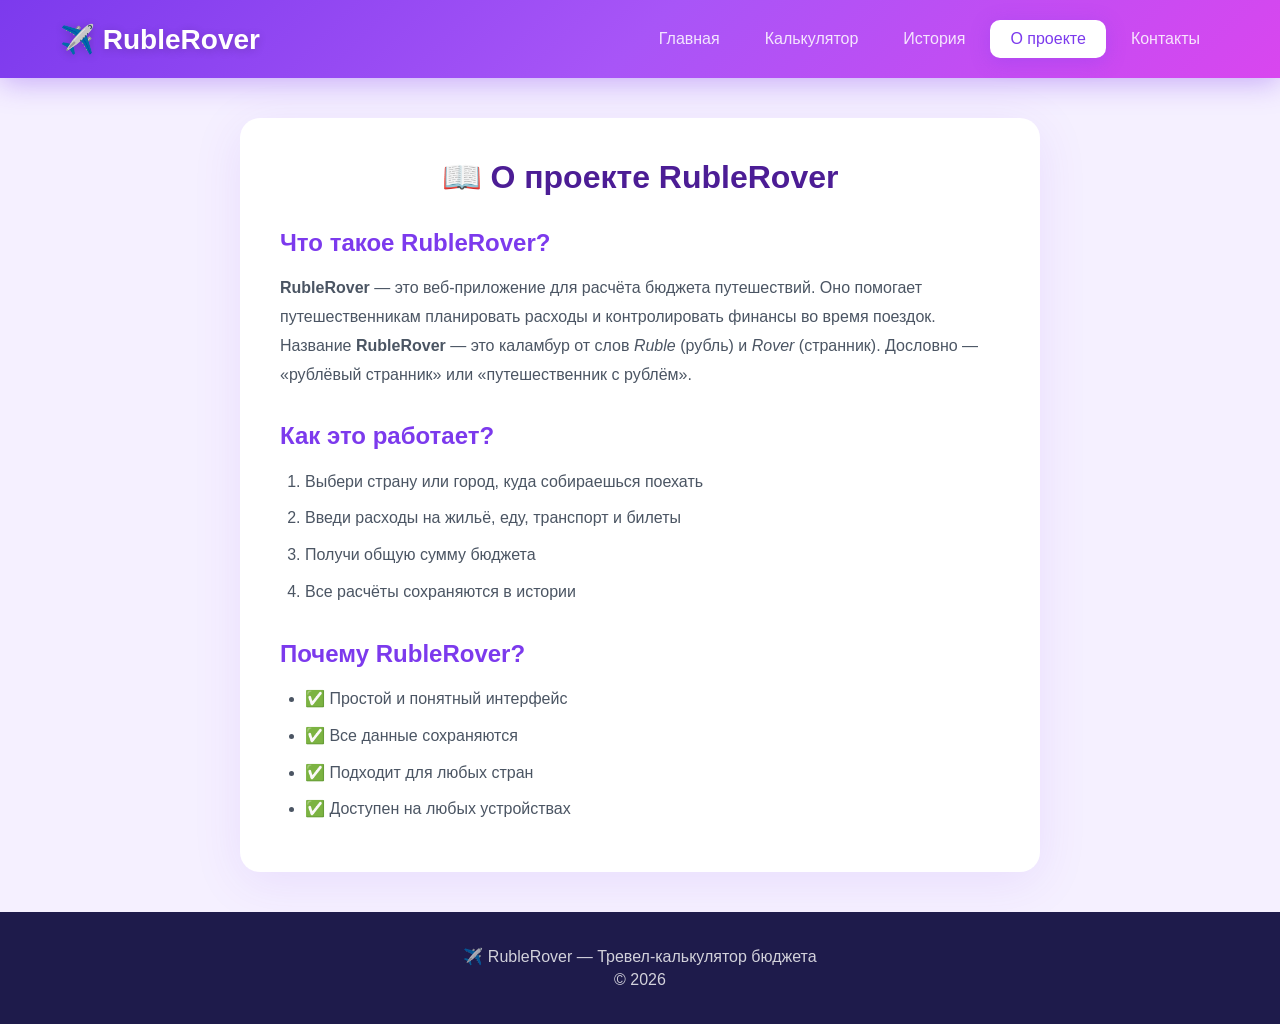
==== about.html @ 364b8bd5 "Add files via upload" ====
<!DOCTYPE html>
<html lang="ru">
<head>
    <meta charset="UTF-8">
    <meta name="viewport" content="width=device-width, initial-scale=1.0">
    <title>RubleRover | О проекте</title>
    <link rel="stylesheet" href="style.css">
</head>
<body>

    <header>
        <div class="header-content">
            <div class="logo">
                <h1>✈️ RubleRover</h1>
            </div>
            <nav>
                <a href="index.html">Главная</a>
                <a href="calculator.html">Калькулятор</a>
                <a href="history.html">История</a>
                <a href="about.html" class="active">О проекте</a>
                <a href="contacts.html">Контакты</a>
            </nav>
        </div>
    </header>

    <div class="container">
        <h1>📖 О проекте RubleRover</h1>

        <div class="about-content">
            <h2>Что такое RubleRover?</h2>
            <p>
                <strong>RubleRover</strong> — это веб-приложение для расчёта бюджета путешествий. 
                Оно помогает путешественникам планировать расходы и контролировать финансы во время поездок.
            </p>
            <p>
                Название <strong>RubleRover</strong> — это каламбур от слов <em>Ruble</em> (рубль) и <em>Rover</em> (странник). 
                Дословно — «рублёвый странник» или «путешественник с рублём».
            </p>

            <h2>Как это работает?</h2>
            <ol>
                <li>Выбери страну или город, куда собираешься поехать</li>
                <li>Введи расходы на жильё, еду, транспорт и билеты</li>
                <li>Получи общую сумму бюджета</li>
                <li>Все расчёты сохраняются в истории</li>
            </ol>

            <h2>Почему RubleRover?</h2>
            <ul>
                <li>✅ Простой и понятный интерфейс</li>
                <li>✅ Все данные сохраняются</li>
                <li>✅ Подходит для любых стран</li>
                <li>✅ Доступен на любых устройствах</li>
            </ul>
        </div>
    </div>

    <footer>
        <div class="footer-content">
            <p>✈️ RubleRover — Тревел-калькулятор бюджета</p>
            <p>© 2026</p>
        </div>
    </footer>

</body>
</html>
---- style.css ----
/* ===== ОБЩИЕ СТИЛИ ===== */
* {
    margin: 0;
    padding: 0;
    box-sizing: border-box;
}

body {
    font-family: 'Segoe UI', Arial, sans-serif;
    background: #f5f0ff;
    min-height: 100vh;
    display: flex;
    flex-direction: column;
}

/* ===== ШАПКА ===== */
header {
    background: linear-gradient(135deg, #7c3aed 0%, #a855f7 50%, #d946ef 100%);
    padding: 20px 0;
    box-shadow: 0 4px 30px rgba(124, 58, 237, 0.4);
    position: sticky;
    top: 0;
    z-index: 100;
}

.header-content {
    max-width: 1200px;
    margin: 0 auto;
    padding: 0 20px;
    display: flex;
    justify-content: space-between;
    align-items: center;
    flex-wrap: wrap;
}

.logo h1 {
    color: white;
    font-size: 28px;
    text-shadow: 0 2px 10px rgba(0, 0, 0, 0.2);
}

nav {
    display: flex;
    gap: 5px;
    flex-wrap: wrap;
}

nav a {
    color: rgba(255, 255, 255, 0.85);
    text-decoration: none;
    padding: 10px 20px;
    border-radius: 10px;
    transition: all 0.3s;
    font-weight: 500;
}

nav a:hover {
    background: rgba(255, 255, 255, 0.25);
    color: white;
    transform: translateY(-2px);
    box-shadow: 0 4px 15px rgba(255, 255, 255, 0.15);
}

nav a.active {
    background: white;
    color: #7c3aed;
    box-shadow: 0 4px 20px rgba(124, 58, 237, 0.3);
}

/* ===== БАННЕР ===== */
.banner {
    background: linear-gradient(135deg, #7c3aed 0%, #a855f7 50%, #d946ef 100%);
    padding: 80px 20px;
    text-align: center;
    color: white;
}

.banner-content {
    max-width: 800px;
    margin: 0 auto;
}

.banner h1 {
    font-size: 48px;
    margin-bottom: 20px;
    text-shadow: 0 4px 20px rgba(0, 0, 0, 0.2);
}

.banner p {
    font-size: 20px;
    margin-bottom: 30px;
    opacity: 0.95;
}

.btn-primary {
    background: white;
    color: #7c3aed;
    padding: 15px 40px;
    border-radius: 50px;
    text-decoration: none;
    font-size: 18px;
    font-weight: bold;
    transition: all 0.3s;
    display: inline-block;
    box-shadow: 0 4px 20px rgba(124, 58, 237, 0.3);
}

.btn-primary:hover {
    transform: scale(1.05);
    box-shadow: 0 10px 40px rgba(124, 58, 237, 0.5);
}

/* ===== ПРЕИМУЩЕСТВА ===== */
.features {
    max-width: 1200px;
    margin: 60px auto;
    padding: 0 20px;
}

.features h2 {
    text-align: center;
    font-size: 32px;
    color: #4c1d95;
    margin-bottom: 40px;
}

.features-grid {
    display: grid;
    grid-template-columns: repeat(3, 1fr);
    gap: 30px;
}

.feature-card {
    background: white;
    padding: 30px;
    border-radius: 20px;
    text-align: center;
    box-shadow: 0 5px 25px rgba(124, 58, 237, 0.1);
    transition: all 0.3s;
    border: 2px solid transparent;
}

.feature-card:hover {
    transform: translateY(-10px);
    box-shadow: 0 20px 50px rgba(124, 58, 237, 0.2);
    border-color: #a855f7;
}

.feature-card .icon {
    font-size: 48px;
    margin-bottom: 15px;
}

.feature-card h3 {
    font-size: 20px;
    color: #4c1d95;
    margin-bottom: 10px;
}

.feature-card p {
    color: #6b7280;
    line-height: 1.6;
}

/* ===== СТРАНЫ ===== */
.popular-countries {
    max-width: 1200px;
    margin: 0 auto 60px;
    padding: 0 20px;
}

.popular-countries h2 {
    text-align: center;
    font-size: 32px;
    color: #4c1d95;
    margin-bottom: 10px;
}

.popular-countries .subtitle {
    text-align: center;
    color: #6b7280;
    margin-bottom: 40px;
    font-size: 16px;
}

.countries-grid {
    display: grid;
    grid-template-columns: repeat(3, 1fr);
    gap: 25px;
}

.country-card {
    background: white;
    padding: 25px 20px;
    border-radius: 20px;
    text-align: center;
    box-shadow: 0 5px 25px rgba(124, 58, 237, 0.08);
    transition: all 0.3s;
    border: 2px solid transparent;
    display: flex;
    flex-direction: column;
    align-items: center;
}

.country-card:hover {
    transform: translateY(-8px);
    box-shadow: 0 20px 50px rgba(124, 58, 237, 0.15);
    border-color: #a855f7;
}

.country-flag-text {
    font-size: 28px;
    font-weight: bold;
    color: #4c1d95;
    background: #f0e6ff;
    padding: 12px 20px;
    border-radius: 15px;
    display: inline-block;
    margin-bottom: 10px;
    border: 2px solid #a855f7;
    width: 100%;
    text-align: center;
    box-sizing: border-box;
}

.country-card h3 {
    font-size: 22px;
    color: #4c1d95;
    margin: 5px 0 8px;
}

.country-card .country-capital {
    color: #9ca3af;
    font-size: 14px;
    margin: 3px 0;
}

.country-card .country-currency {
    color: #6b7280;
    font-size: 14px;
    margin: 3px 0;
    font-weight: 500;
}

.country-card .country-visa {
    color: #7c3aed;
    font-size: 14px;
    margin: 5px 0 10px;
    font-weight: bold;
    background: #f5f0ff;
    padding: 4px 12px;
    border-radius: 20px;
    display: inline-block;
    width: fit-content;
}

.country-card .country-desc {
    color: #6b7280;
    font-size: 14px;
    line-height: 1.5;
    margin-top: 8px;
}

/* ===== КОНТЕЙНЕР ДЛЯ СТРАНИЦ ===== */
.container {
    max-width: 800px;
    margin: 40px auto;
    padding: 40px;
    background: white;
    border-radius: 20px;
    box-shadow: 0 10px 50px rgba(124, 58, 237, 0.1);
    flex: 1;
}

.container h1 {
    color: #4c1d95;
    text-align: center;
    margin-bottom: 10px;
}

.container .subtitle {
    text-align: center;
    color: #6b7280;
    margin-bottom: 30px;
}

/* ===== ФОРМЫ ===== */
.form-group {
    margin-bottom: 20px;
}

label {
    display: block;
    font-weight: bold;
    color: #4c1d95;
    margin-bottom: 5px;
}

input, textarea {
    width: 100%;
    padding: 12px;
    border: 2px solid #e5e7eb;
    border-radius: 10px;
    font-size: 16px;
    transition: border 0.3s;
    font-family: inherit;
}

input:focus, textarea:focus {
    border-color: #7c3aed;
    outline: none;
    box-shadow: 0 0 0 4px rgba(124, 58, 237, 0.1);
}

textarea {
    resize: vertical;
}

.btn {
    background: linear-gradient(135deg, #7c3aed 0%, #a855f7 100%);
    color: white;
    padding: 15px 40px;
    border: none;
    border-radius: 10px;
    font-size: 18px;
    cursor: pointer;
    width: 100%;
    transition: all 0.3s;
    box-shadow: 0 4px 20px rgba(124, 58, 237, 0.3);
}

.btn:hover {
    transform: scale(1.02);
    box-shadow: 0 8px 30px rgba(124, 58, 237, 0.4);
}

/* ===== КНОПКИ ВТОРИЧНЫЕ ===== */
.btn-secondary {
    background: linear-gradient(135deg, #7c3aed 0%, #a855f7 100%);
    color: white;
    padding: 12px 30px;
    border-radius: 50px;
    text-decoration: none;
    display: inline-block;
    transition: all 0.3s;
    box-shadow: 0 4px 20px rgba(124, 58, 237, 0.3);
}

.btn-secondary:hover {
    transform: scale(1.05);
    box-shadow: 0 8px 30px rgba(124, 58, 237, 0.4);
}

.center-link {
    text-align: center;
}

/* ===== РЕЗУЛЬТАТ ===== */
.result-box {
    background: #f5f0ff;
    padding: 25px;
    border-radius: 15px;
}

.result-box h3 {
    text-align: center;
    color: #4c1d95;
    margin-bottom: 15px;
}

.result-item {
    display: flex;
    justify-content: space-between;
    padding: 10px 0;
    border-bottom: 1px solid #e5e7eb;
}

.result-item.total {
    font-size: 20px;
    font-weight: bold;
    color: #7c3aed;
    border-bottom: 3px solid #7c3aed;
    padding-top: 15px;
    margin-top: 5px;
}

/* ===== ТАБЛИЦА ИСТОРИИ ===== */
.table {
    width: 100%;
    border-collapse: collapse;
    margin-top: 10px;
    font-size: 15px;
}

.table th {
    background: linear-gradient(135deg, #7c3aed 0%, #a855f7 100%);
    color: white;
    padding: 12px;
    text-align: left;
}

.table td {
    padding: 12px;
    border-bottom: 1px solid #e5e7eb;
}

.table tr:hover {
    background: #f5f0ff;
}

/* ===== СТРАНИЦА "О ПРОЕКТЕ" ===== */
.about-content {
    line-height: 1.8;
}

.about-content h2 {
    color: #7c3aed;
    margin: 25px 0 10px;
}

.about-content p {
    color: #4b5563;
}

.about-content ul, .about-content ol {
    padding-left: 25px;
    color: #4b5563;
}

.about-content li {
    margin: 8px 0;
}

/* ===== ПОДВАЛ ===== */
footer {
    background: #1e1b4b;
    color: white;
    padding: 30px 20px;
    text-align: center;
    margin-top: auto;
}

footer p {
    margin: 5px 0;
    opacity: 0.8;
}

/* ===== АДАПТИВНОСТЬ ===== */
@media (max-width: 992px) {
    .countries-grid {
        grid-template-columns: repeat(2, 1fr);
    }
}

@media (max-width: 768px) {
    .header-content {
        flex-direction: column;
        gap: 15px;
    }
    
    nav a {
        padding: 8px 12px;
        font-size: 13px;
    }
    
    .banner h1 {
        font-size: 28px;
    }
    
    .banner p {
        font-size: 16px;
    }
    
    .features-grid {
        grid-template-columns: 1fr;
    }
    
    .countries-grid {
        grid-template-columns: 1fr;
    }
    
    .container {
        margin: 15px;
        padding: 20px;
    }
    
    .table {
        font-size: 13px;
    }
    
    .table th, .table td {
        padding: 8px;
    }
}

@media (max-width: 480px) {
    .countries-grid {
        grid-template-columns: 1fr;
    }
}
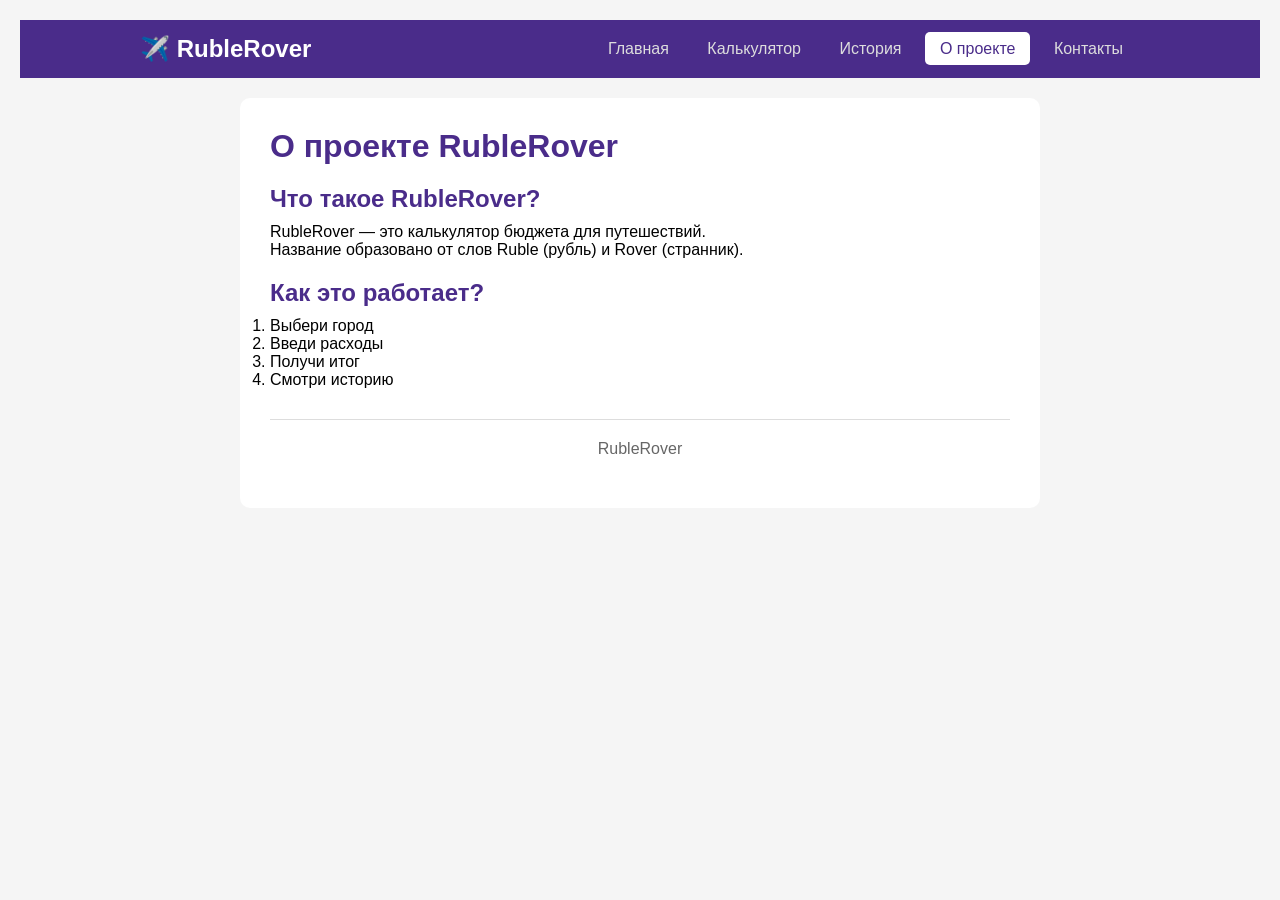
==== commit 1f9fd57b: "Add files via upload" ====
--- a/about.html
+++ b/about.html
@@ -7,12 +7,9 @@
     <link rel="stylesheet" href="style.css">
 </head>
 <body>
-
     <header>
         <div class="header-content">
-            <div class="logo">
-                <h1>✈️ RubleRover</h1>
-            </div>
+            <div class="logo">✈️ RubleRover</div>
             <nav>
                 <a href="index.html">Главная</a>
                 <a href="calculator.html">Калькулятор</a>
@@ -24,43 +21,22 @@
     </header>
 
     <div class="container">
-        <h1>📖 О проекте RubleRover</h1>
+        <h1>О проекте RubleRover</h1>
+        
+        <h2>Что такое RubleRover?</h2>
+        <p>RubleRover — это калькулятор бюджета для путешествий.</p>
+        <p>Название образовано от слов Ruble (рубль) и Rover (странник).</p>
 
-        <div class="about-content">
-            <h2>Что такое RubleRover?</h2>
-            <p>
-                <strong>RubleRover</strong> — это веб-приложение для расчёта бюджета путешествий. 
-                Оно помогает путешественникам планировать расходы и контролировать финансы во время поездок.
-            </p>
-            <p>
-                Название <strong>RubleRover</strong> — это каламбур от слов <em>Ruble</em> (рубль) и <em>Rover</em> (странник). 
-                Дословно — «рублёвый странник» или «путешественник с рублём».
-            </p>
-
-            <h2>Как это работает?</h2>
-            <ol>
-                <li>Выбери страну или город, куда собираешься поехать</li>
-                <li>Введи расходы на жильё, еду, транспорт и билеты</li>
-                <li>Получи общую сумму бюджета</li>
-                <li>Все расчёты сохраняются в истории</li>
-            </ol>
-
-            <h2>Почему RubleRover?</h2>
-            <ul>
-                <li>✅ Простой и понятный интерфейс</li>
-                <li>✅ Все данные сохраняются</li>
-                <li>✅ Подходит для любых стран</li>
-                <li>✅ Доступен на любых устройствах</li>
-            </ul>
-        </div>
-    </div>
+        <h2>Как это работает?</h2>
+        <ol>
+            <li>Выбери город</li>
+            <li>Введи расходы</li>
+            <li>Получи итог</li>
+            <li>Смотри историю</li>
+        
 
     <footer>
-        <div class="footer-content">
-            <p>✈️ RubleRover — Тревел-калькулятор бюджета</p>
-            <p>© 2026</p>
-        </div>
+        <p> RubleRover</p>
     </footer>
-
 </body>
-</html>
+</html>
--- a/style.css
+++ b/style.css
@@ -1,4 +1,4 @@
-/* ===== ОБЩИЕ СТИЛИ ===== */
+/* Общие стили */
 * {
     margin: 0;
     padding: 0;
@@ -6,495 +6,262 @@
 }
 
 body {
-    font-family: 'Segoe UI', Arial, sans-serif;
-    background: #f5f0ff;
-    min-height: 100vh;
-    display: flex;
-    flex-direction: column;
-}
-
-/* ===== ШАПКА ===== */
+    font-family: Arial, sans-serif;
+    background: #f5f5f5;
+    padding: 20px;
+}
+
+/* Шапка */
 header {
-    background: linear-gradient(135deg, #7c3aed 0%, #a855f7 50%, #d946ef 100%);
-    padding: 20px 0;
-    box-shadow: 0 4px 30px rgba(124, 58, 237, 0.4);
-    position: sticky;
-    top: 0;
-    z-index: 100;
+    background: #4a2c8a;
+    padding: 15px 20px;
+    margin-bottom: 20px;
 }
 
 .header-content {
-    max-width: 1200px;
+    max-width: 1000px;
     margin: 0 auto;
-    padding: 0 20px;
     display: flex;
     justify-content: space-between;
     align-items: center;
-    flex-wrap: wrap;
-}
-
-.logo h1 {
-    color: white;
-    font-size: 28px;
-    text-shadow: 0 2px 10px rgba(0, 0, 0, 0.2);
-}
-
-nav {
-    display: flex;
-    gap: 5px;
-    flex-wrap: wrap;
+}
+
+.logo {
+    color: white;
+    font-size: 24px;
+    font-weight: bold;
 }
 
 nav a {
-    color: rgba(255, 255, 255, 0.85);
+    color: #ddd;
     text-decoration: none;
-    padding: 10px 20px;
-    border-radius: 10px;
-    transition: all 0.3s;
-    font-weight: 500;
+    padding: 8px 15px;
+    margin: 0 2px;
+}
+
+nav a.active {
+    background: white;
+    color: #4a2c8a;
+    border-radius: 5px;
 }
 
 nav a:hover {
-    background: rgba(255, 255, 255, 0.25);
-    color: white;
-    transform: translateY(-2px);
-    box-shadow: 0 4px 15px rgba(255, 255, 255, 0.15);
-}
-
-nav a.active {
-    background: white;
-    color: #7c3aed;
-    box-shadow: 0 4px 20px rgba(124, 58, 237, 0.3);
-}
-
-/* ===== БАННЕР ===== */
-.banner {
-    background: linear-gradient(135deg, #7c3aed 0%, #a855f7 50%, #d946ef 100%);
-    padding: 80px 20px;
-    text-align: center;
-    color: white;
-}
-
-.banner-content {
+    background: #6b4ab0;
+    color: white;
+    border-radius: 5px;
+}
+
+/* Контейнер */
+.container {
     max-width: 800px;
     margin: 0 auto;
+    background: white;
+    padding: 30px;
+    border-radius: 10px;
+}
+
+h1 {
+    color: #4a2c8a;
+    margin-bottom: 20px;
+}
+
+h2 {
+    color: #4a2c8a;
+    margin: 20px 0 10px;
+}
+
+/* Формы */
+.form-group {
+    margin-bottom: 15px;
+}
+
+.form-group label {
+    display: block;
+    font-weight: bold;
+    margin-bottom: 5px;
+}
+
+.form-group input,
+.form-group textarea {
+    width: 100%;
+    padding: 10px;
+    border: 1px solid #ccc;
+    border-radius: 5px;
+    font-size: 16px;
+}
+
+.btn {
+    background: #4a2c8a;
+    color: white;
+    padding: 10px 30px;
+    border: none;
+    border-radius: 5px;
+    cursor: pointer;
+    font-size: 16px;
+    text-decoration: none;
+    display: inline-block;
+}
+
+.btn:hover {
+    background: #371f6b;
+}
+
+/* Результат */
+.result-item {
+    display: flex;
+    justify-content: space-between;
+    padding: 8px 0;
+    border-bottom: 1px solid #eee;
+}
+
+.result-item.total {
+    font-weight: bold;
+    font-size: 18px;
+    border-bottom: 2px solid #4a2c8a;
+    padding-top: 10px;
+}
+
+/* Таблица */
+table {
+    width: 100%;
+    border-collapse: collapse;
+    margin: 15px 0;
+}
+
+th {
+    background: #4a2c8a;
+    color: white;
+    padding: 10px;
+    text-align: left;
+}
+
+td {
+    padding: 10px;
+    border-bottom: 1px solid #ddd;
+}
+
+tr:hover td {
+    background: #f0edf7;
+}
+
+/* Баннер */
+.banner {
+    background: #4a2c8a;
+    color: white;
+    padding: 50px 20px;
+    text-align: center;
+    border-radius: 10px;
+    margin-bottom: 30px;
 }
 
 .banner h1 {
-    font-size: 48px;
-    margin-bottom: 20px;
-    text-shadow: 0 4px 20px rgba(0, 0, 0, 0.2);
+    color: white;
+    font-size: 36px;
 }
 
 .banner p {
-    font-size: 20px;
-    margin-bottom: 30px;
-    opacity: 0.95;
-}
-
-.btn-primary {
-    background: white;
-    color: #7c3aed;
-    padding: 15px 40px;
-    border-radius: 50px;
-    text-decoration: none;
     font-size: 18px;
-    font-weight: bold;
-    transition: all 0.3s;
-    display: inline-block;
-    box-shadow: 0 4px 20px rgba(124, 58, 237, 0.3);
-}
-
-.btn-primary:hover {
-    transform: scale(1.05);
-    box-shadow: 0 10px 40px rgba(124, 58, 237, 0.5);
-}
-
-/* ===== ПРЕИМУЩЕСТВА ===== */
+    margin: 15px 0;
+}
+
+/* Особенности */
 .features {
-    max-width: 1200px;
-    margin: 60px auto;
-    padding: 0 20px;
+    max-width: 1000px;
+    margin: 0 auto 30px;
 }
 
 .features h2 {
     text-align: center;
-    font-size: 32px;
-    color: #4c1d95;
-    margin-bottom: 40px;
+    color: #4a2c8a;
 }
 
 .features-grid {
     display: grid;
     grid-template-columns: repeat(3, 1fr);
-    gap: 30px;
+    gap: 20px;
+    margin-top: 20px;
 }
 
 .feature-card {
     background: white;
-    padding: 30px;
-    border-radius: 20px;
-    text-align: center;
-    box-shadow: 0 5px 25px rgba(124, 58, 237, 0.1);
-    transition: all 0.3s;
-    border: 2px solid transparent;
-}
-
-.feature-card:hover {
-    transform: translateY(-10px);
-    box-shadow: 0 20px 50px rgba(124, 58, 237, 0.2);
-    border-color: #a855f7;
+    padding: 20px;
+    border-radius: 10px;
+    text-align: center;
 }
 
 .feature-card .icon {
-    font-size: 48px;
-    margin-bottom: 15px;
+    font-size: 40px;
 }
 
 .feature-card h3 {
-    font-size: 20px;
-    color: #4c1d95;
-    margin-bottom: 10px;
-}
-
-.feature-card p {
-    color: #6b7280;
-    line-height: 1.6;
-}
-
-/* ===== СТРАНЫ ===== */
-.popular-countries {
-    max-width: 1200px;
-    margin: 0 auto 60px;
-    padding: 0 20px;
-}
-
-.popular-countries h2 {
-    text-align: center;
-    font-size: 32px;
-    color: #4c1d95;
-    margin-bottom: 10px;
-}
-
-.popular-countries .subtitle {
-    text-align: center;
-    color: #6b7280;
-    margin-bottom: 40px;
-    font-size: 16px;
+    color: #4a2c8a;
+    margin: 10px 0;
+}
+
+/* Страны */
+.countries {
+    max-width: 1000px;
+    margin: 0 auto 30px;
+}
+
+.countries h2 {
+    text-align: center;
+    color: #4a2c8a;
 }
 
 .countries-grid {
     display: grid;
     grid-template-columns: repeat(3, 1fr);
-    gap: 25px;
+    gap: 20px;
+    margin-top: 20px;
 }
 
 .country-card {
     background: white;
-    padding: 25px 20px;
-    border-radius: 20px;
-    text-align: center;
-    box-shadow: 0 5px 25px rgba(124, 58, 237, 0.08);
-    transition: all 0.3s;
-    border: 2px solid transparent;
-    display: flex;
-    flex-direction: column;
-    align-items: center;
-}
-
-.country-card:hover {
-    transform: translateY(-8px);
-    box-shadow: 0 20px 50px rgba(124, 58, 237, 0.15);
-    border-color: #a855f7;
-}
-
-.country-flag-text {
-    font-size: 28px;
-    font-weight: bold;
-    color: #4c1d95;
-    background: #f0e6ff;
-    padding: 12px 20px;
-    border-radius: 15px;
-    display: inline-block;
-    margin-bottom: 10px;
-    border: 2px solid #a855f7;
-    width: 100%;
-    text-align: center;
-    box-sizing: border-box;
+    padding: 20px;
+    border-radius: 10px;
+    text-align: center;
+}
+
+.country-card .flag {
+    font-size: 40px;
 }
 
 .country-card h3 {
-    font-size: 22px;
-    color: #4c1d95;
-    margin: 5px 0 8px;
-}
-
-.country-card .country-capital {
-    color: #9ca3af;
-    font-size: 14px;
-    margin: 3px 0;
-}
-
-.country-card .country-currency {
-    color: #6b7280;
-    font-size: 14px;
-    margin: 3px 0;
-    font-weight: 500;
-}
-
-.country-card .country-visa {
-    color: #7c3aed;
-    font-size: 14px;
-    margin: 5px 0 10px;
-    font-weight: bold;
-    background: #f5f0ff;
-    padding: 4px 12px;
-    border-radius: 20px;
-    display: inline-block;
-    width: fit-content;
-}
-
-.country-card .country-desc {
-    color: #6b7280;
-    font-size: 14px;
-    line-height: 1.5;
-    margin-top: 8px;
-}
-
-/* ===== КОНТЕЙНЕР ДЛЯ СТРАНИЦ ===== */
-.container {
-    max-width: 800px;
-    margin: 40px auto;
-    padding: 40px;
-    background: white;
-    border-radius: 20px;
-    box-shadow: 0 10px 50px rgba(124, 58, 237, 0.1);
-    flex: 1;
-}
-
-.container h1 {
-    color: #4c1d95;
-    text-align: center;
-    margin-bottom: 10px;
-}
-
-.container .subtitle {
-    text-align: center;
-    color: #6b7280;
-    margin-bottom: 30px;
-}
-
-/* ===== ФОРМЫ ===== */
-.form-group {
-    margin-bottom: 20px;
-}
-
-label {
-    display: block;
-    font-weight: bold;
-    color: #4c1d95;
-    margin-bottom: 5px;
-}
-
-input, textarea {
-    width: 100%;
-    padding: 12px;
-    border: 2px solid #e5e7eb;
-    border-radius: 10px;
-    font-size: 16px;
-    transition: border 0.3s;
-    font-family: inherit;
-}
-
-input:focus, textarea:focus {
-    border-color: #7c3aed;
-    outline: none;
-    box-shadow: 0 0 0 4px rgba(124, 58, 237, 0.1);
-}
-
-textarea {
-    resize: vertical;
-}
-
-.btn {
-    background: linear-gradient(135deg, #7c3aed 0%, #a855f7 100%);
-    color: white;
-    padding: 15px 40px;
-    border: none;
-    border-radius: 10px;
-    font-size: 18px;
-    cursor: pointer;
-    width: 100%;
-    transition: all 0.3s;
-    box-shadow: 0 4px 20px rgba(124, 58, 237, 0.3);
-}
-
-.btn:hover {
-    transform: scale(1.02);
-    box-shadow: 0 8px 30px rgba(124, 58, 237, 0.4);
-}
-
-/* ===== КНОПКИ ВТОРИЧНЫЕ ===== */
-.btn-secondary {
-    background: linear-gradient(135deg, #7c3aed 0%, #a855f7 100%);
-    color: white;
-    padding: 12px 30px;
-    border-radius: 50px;
-    text-decoration: none;
-    display: inline-block;
-    transition: all 0.3s;
-    box-shadow: 0 4px 20px rgba(124, 58, 237, 0.3);
-}
-
-.btn-secondary:hover {
-    transform: scale(1.05);
-    box-shadow: 0 8px 30px rgba(124, 58, 237, 0.4);
-}
-
-.center-link {
-    text-align: center;
-}
-
-/* ===== РЕЗУЛЬТАТ ===== */
-.result-box {
-    background: #f5f0ff;
-    padding: 25px;
-    border-radius: 15px;
-}
-
-.result-box h3 {
-    text-align: center;
-    color: #4c1d95;
-    margin-bottom: 15px;
-}
-
-.result-item {
-    display: flex;
-    justify-content: space-between;
-    padding: 10px 0;
-    border-bottom: 1px solid #e5e7eb;
-}
-
-.result-item.total {
-    font-size: 20px;
-    font-weight: bold;
-    color: #7c3aed;
-    border-bottom: 3px solid #7c3aed;
-    padding-top: 15px;
-    margin-top: 5px;
-}
-
-/* ===== ТАБЛИЦА ИСТОРИИ ===== */
-.table {
-    width: 100%;
-    border-collapse: collapse;
-    margin-top: 10px;
-    font-size: 15px;
-}
-
-.table th {
-    background: linear-gradient(135deg, #7c3aed 0%, #a855f7 100%);
-    color: white;
-    padding: 12px;
-    text-align: left;
-}
-
-.table td {
-    padding: 12px;
-    border-bottom: 1px solid #e5e7eb;
-}
-
-.table tr:hover {
-    background: #f5f0ff;
-}
-
-/* ===== СТРАНИЦА "О ПРОЕКТЕ" ===== */
-.about-content {
-    line-height: 1.8;
-}
-
-.about-content h2 {
-    color: #7c3aed;
-    margin: 25px 0 10px;
-}
-
-.about-content p {
-    color: #4b5563;
-}
-
-.about-content ul, .about-content ol {
-    padding-left: 25px;
-    color: #4b5563;
-}
-
-.about-content li {
-    margin: 8px 0;
-}
-
-/* ===== ПОДВАЛ ===== */
+    color: #4a2c8a;
+    margin: 10px 0 5px;
+}
+
+/* Футер */
 footer {
-    background: #1e1b4b;
-    color: white;
-    padding: 30px 20px;
-    text-align: center;
-    margin-top: auto;
-}
-
-footer p {
-    margin: 5px 0;
-    opacity: 0.8;
-}
-
-/* ===== АДАПТИВНОСТЬ ===== */
-@media (max-width: 992px) {
+    text-align: center;
+    padding: 20px;
+    color: #666;
+    border-top: 1px solid #ddd;
+    margin-top: 30px;
+}
+
+/* Адаптив */
+@media (max-width: 700px) {
+    .features-grid,
     .countries-grid {
-        grid-template-columns: repeat(2, 1fr);
-    }
-}
-
-@media (max-width: 768px) {
+        grid-template-columns: 1fr 1fr;
+    }
+    
     .header-content {
         flex-direction: column;
         gap: 15px;
     }
+}
+
+@media (max-width: 480px) {
+    .features-grid,
+    .countries-grid {
+        grid-template-columns: 1fr;
+    }
     
     nav a {
-        padding: 8px 12px;
-        font-size: 13px;
-    }
-    
-    .banner h1 {
-        font-size: 28px;
-    }
-    
-    .banner p {
-        font-size: 16px;
-    }
-    
-    .features-grid {
-        grid-template-columns: 1fr;
-    }
-    
-    .countries-grid {
-        grid-template-columns: 1fr;
-    }
-    
-    .container {
-        margin: 15px;
-        padding: 20px;
-    }
-    
-    .table {
-        font-size: 13px;
-    }
-    
-    .table th, .table td {
-        padding: 8px;
-    }
-}
-
-@media (max-width: 480px) {
-    .countries-grid {
-        grid-template-columns: 1fr;
+        padding: 5px 10px;
+        font-size: 14px;
     }
 }
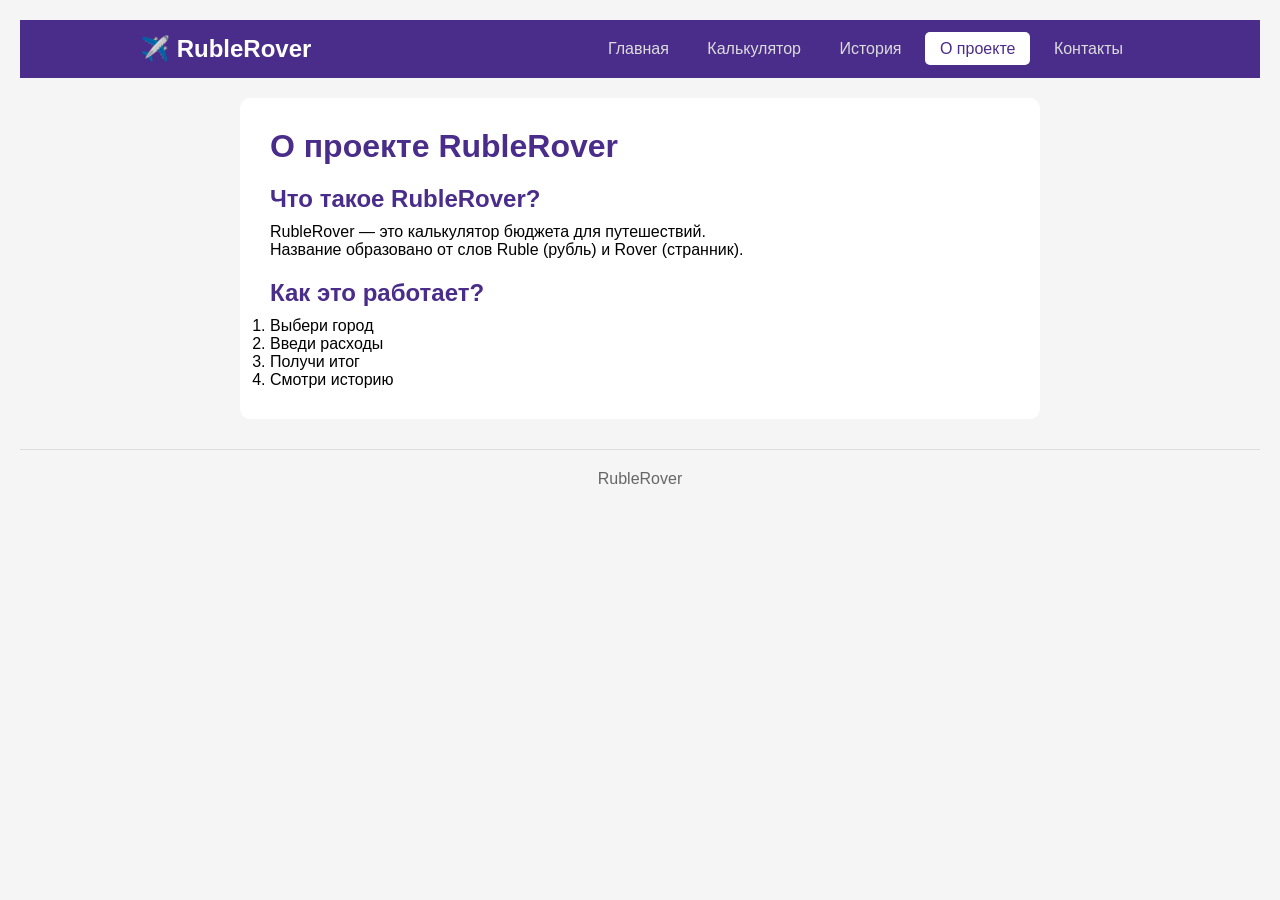
==== commit 93b25382: "Add files via upload" ====
--- a/about.html
+++ b/about.html
@@ -4,9 +4,14 @@
     <meta charset="UTF-8">
     <meta name="viewport" content="width=device-width, initial-scale=1.0">
     <title>RubleRover | О проекте</title>
+    <link rel="manifest" href="manifest.json">
     <link rel="stylesheet" href="style.css">
 </head>
 <body>
+<!-- Кнопка установки приложения -->
+<button id="installButton" style="display:none; position:fixed; bottom:20px; right:20px; padding:14px 28px; background:#4a2c8a; color:white; border:none; border-radius:50px; font-size:16px; font-weight:bold; cursor:pointer; box-shadow:0 4px 15px rgba(74,44,138,0.4); z-index:999;">
+    📱 Установить приложение
+</button>
     <header>
         <div class="header-content">
             <div class="logo">✈️ RubleRover</div>
@@ -33,10 +38,36 @@
             <li>Введи расходы</li>
             <li>Получи итог</li>
             <li>Смотри историю</li>
-        
+        </ol>
+    </div>
 
     <footer>
         <p> RubleRover</p>
     </footer>
+
+    <script>
+        let deferredPrompt;
+
+        window.addEventListener('beforeinstallprompt', (e) => {
+            e.preventDefault();
+            deferredPrompt = e;
+            const installBtn = document.getElementById('installButton');
+            installBtn.style.display = 'block';
+        });
+
+        document.getElementById('installButton').addEventListener('click', async () => {
+            if (deferredPrompt) {
+                deferredPrompt.prompt();
+                const result = await deferredPrompt.userChoice;
+                console.log('Результат:', result.outcome);
+                deferredPrompt = null;
+                document.getElementById('installButton').style.display = 'none';
+            }
+        });
+
+        window.addEventListener('appinstalled', () => {
+            document.getElementById('installButton').style.display = 'none';
+        });
+    </script>
 </body>
 </html>
